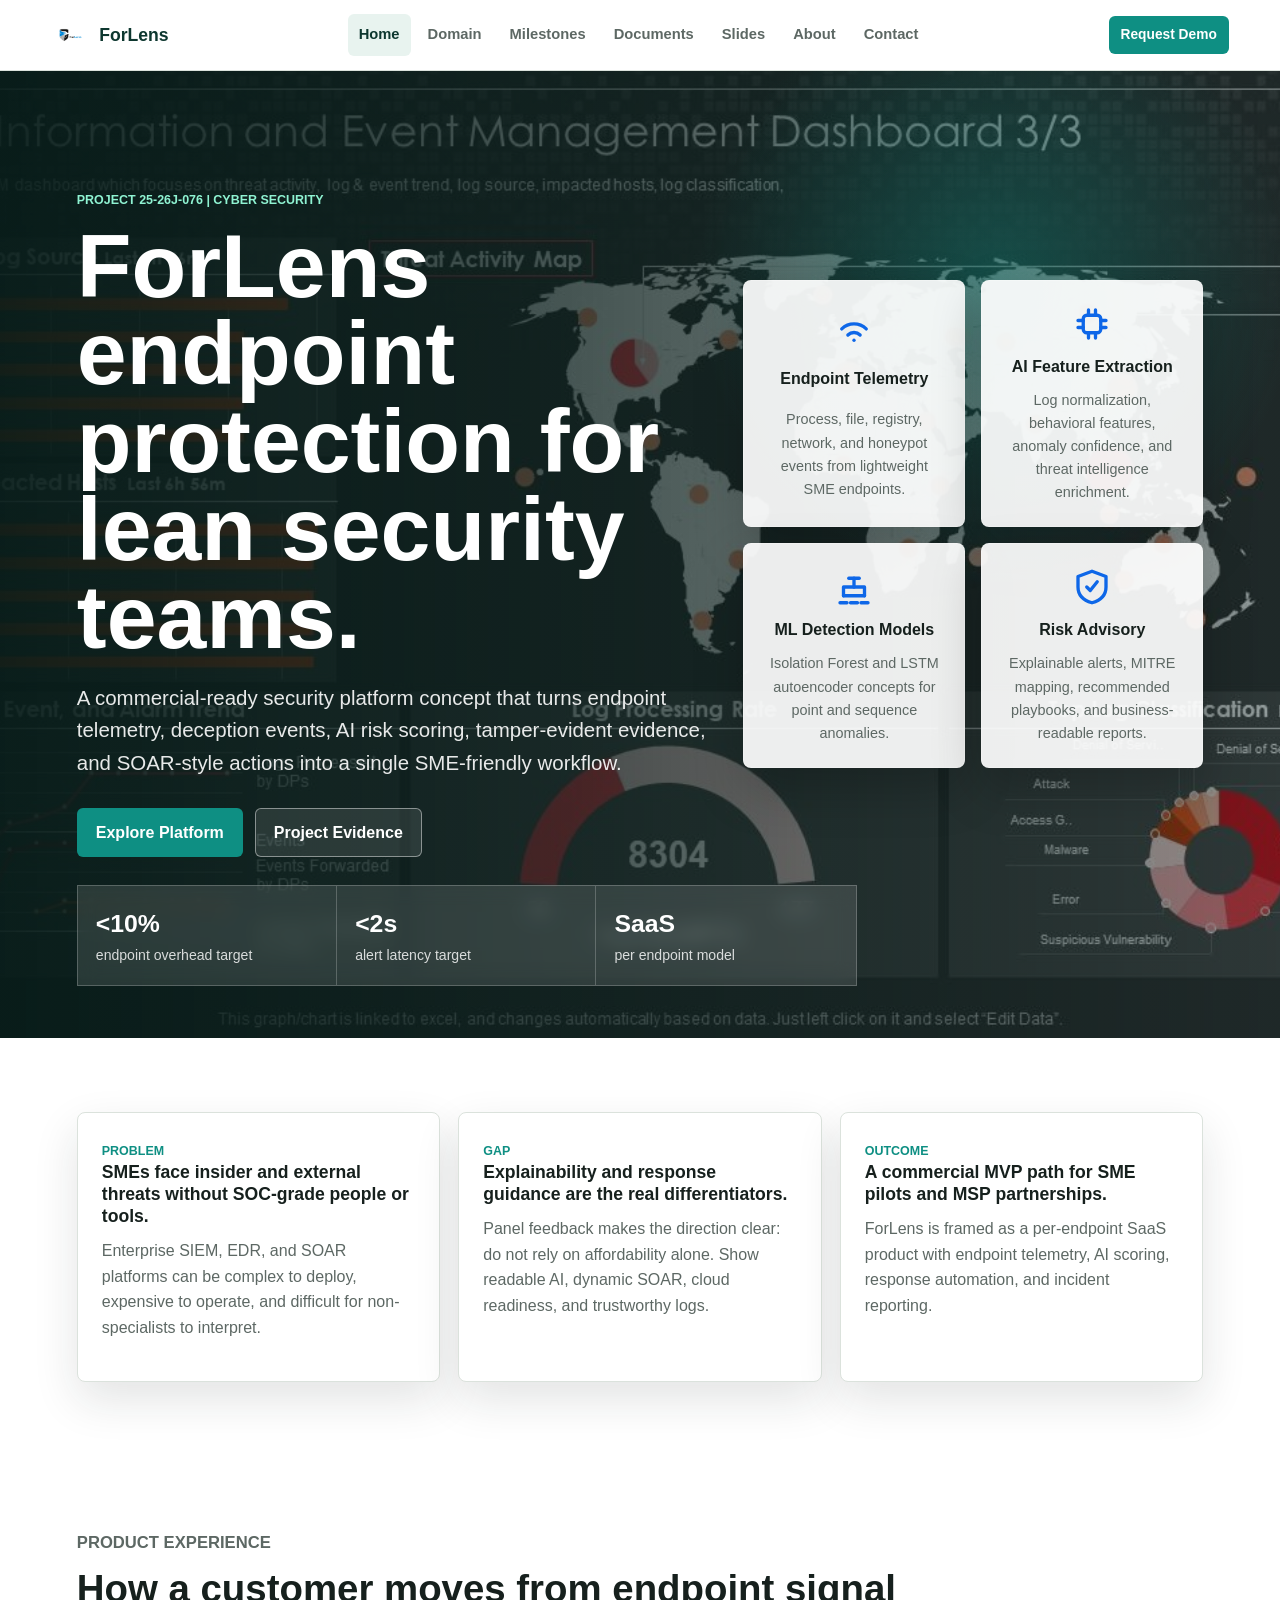
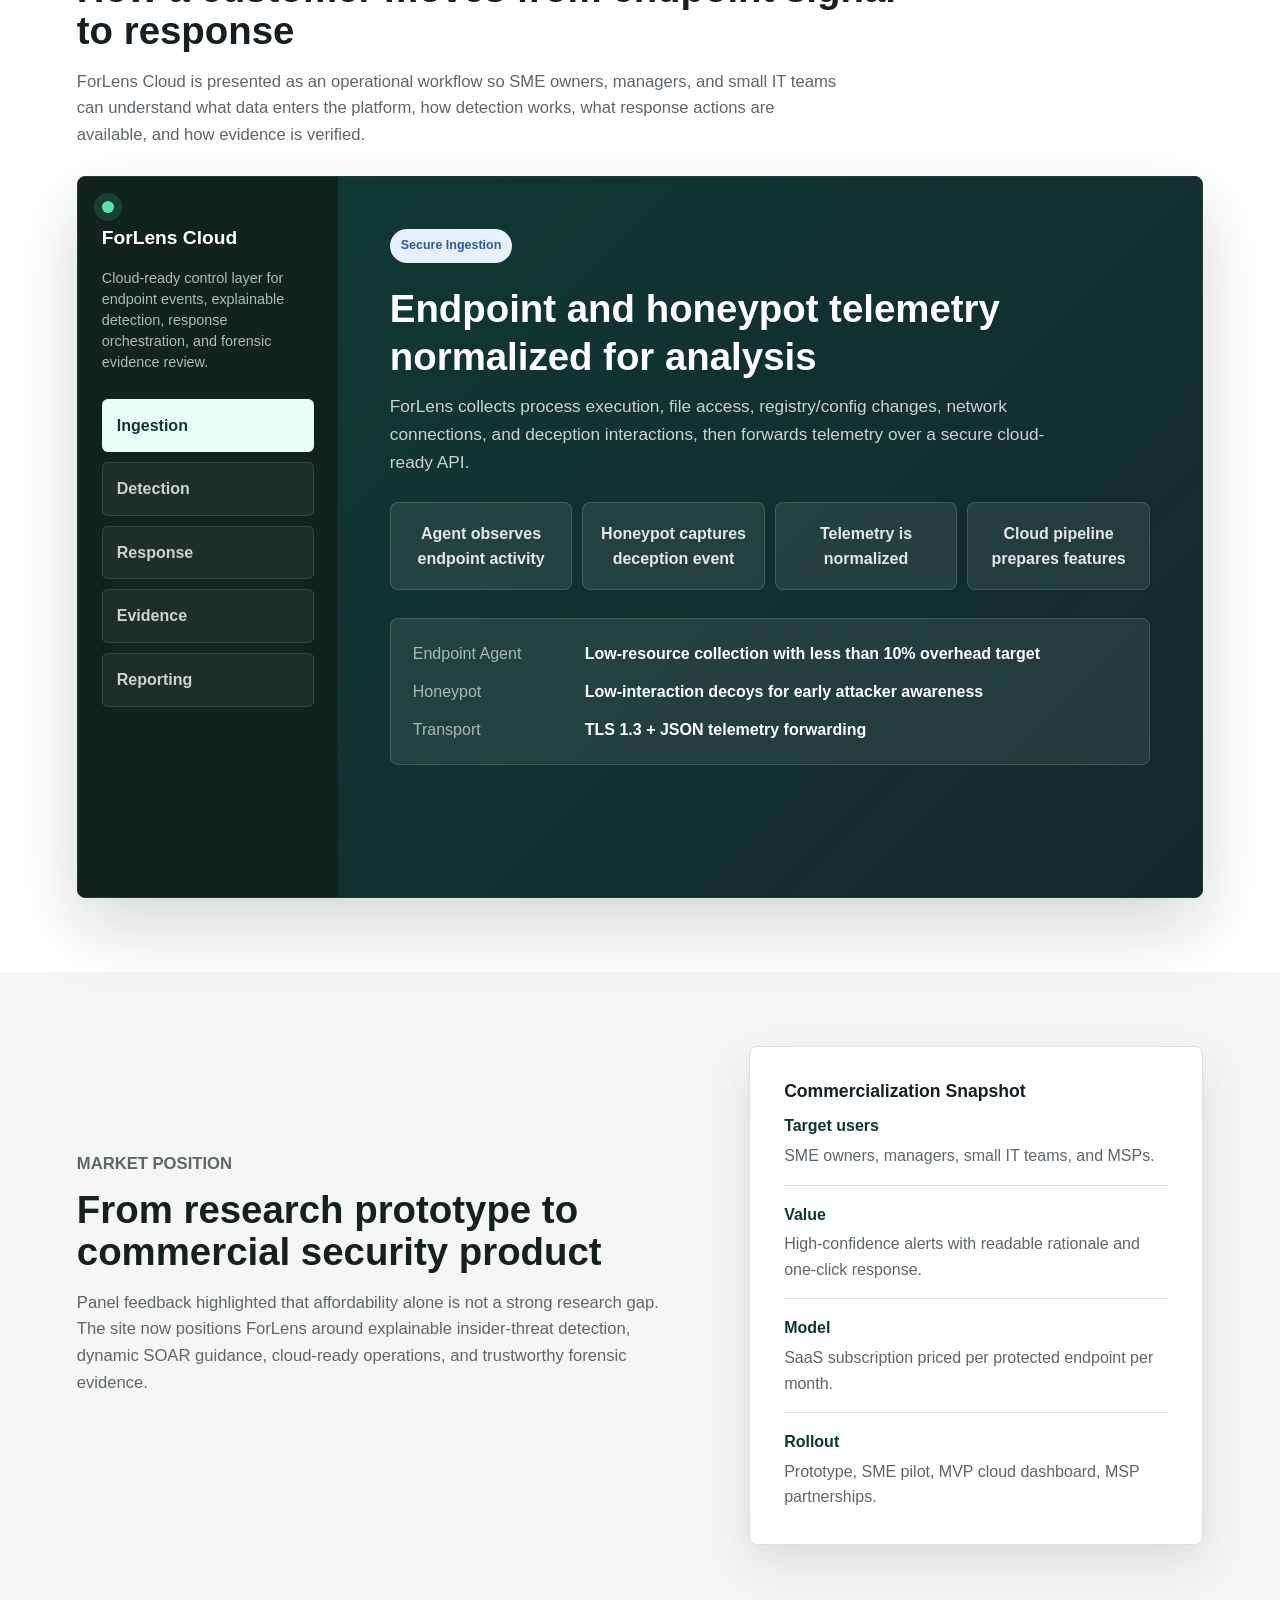
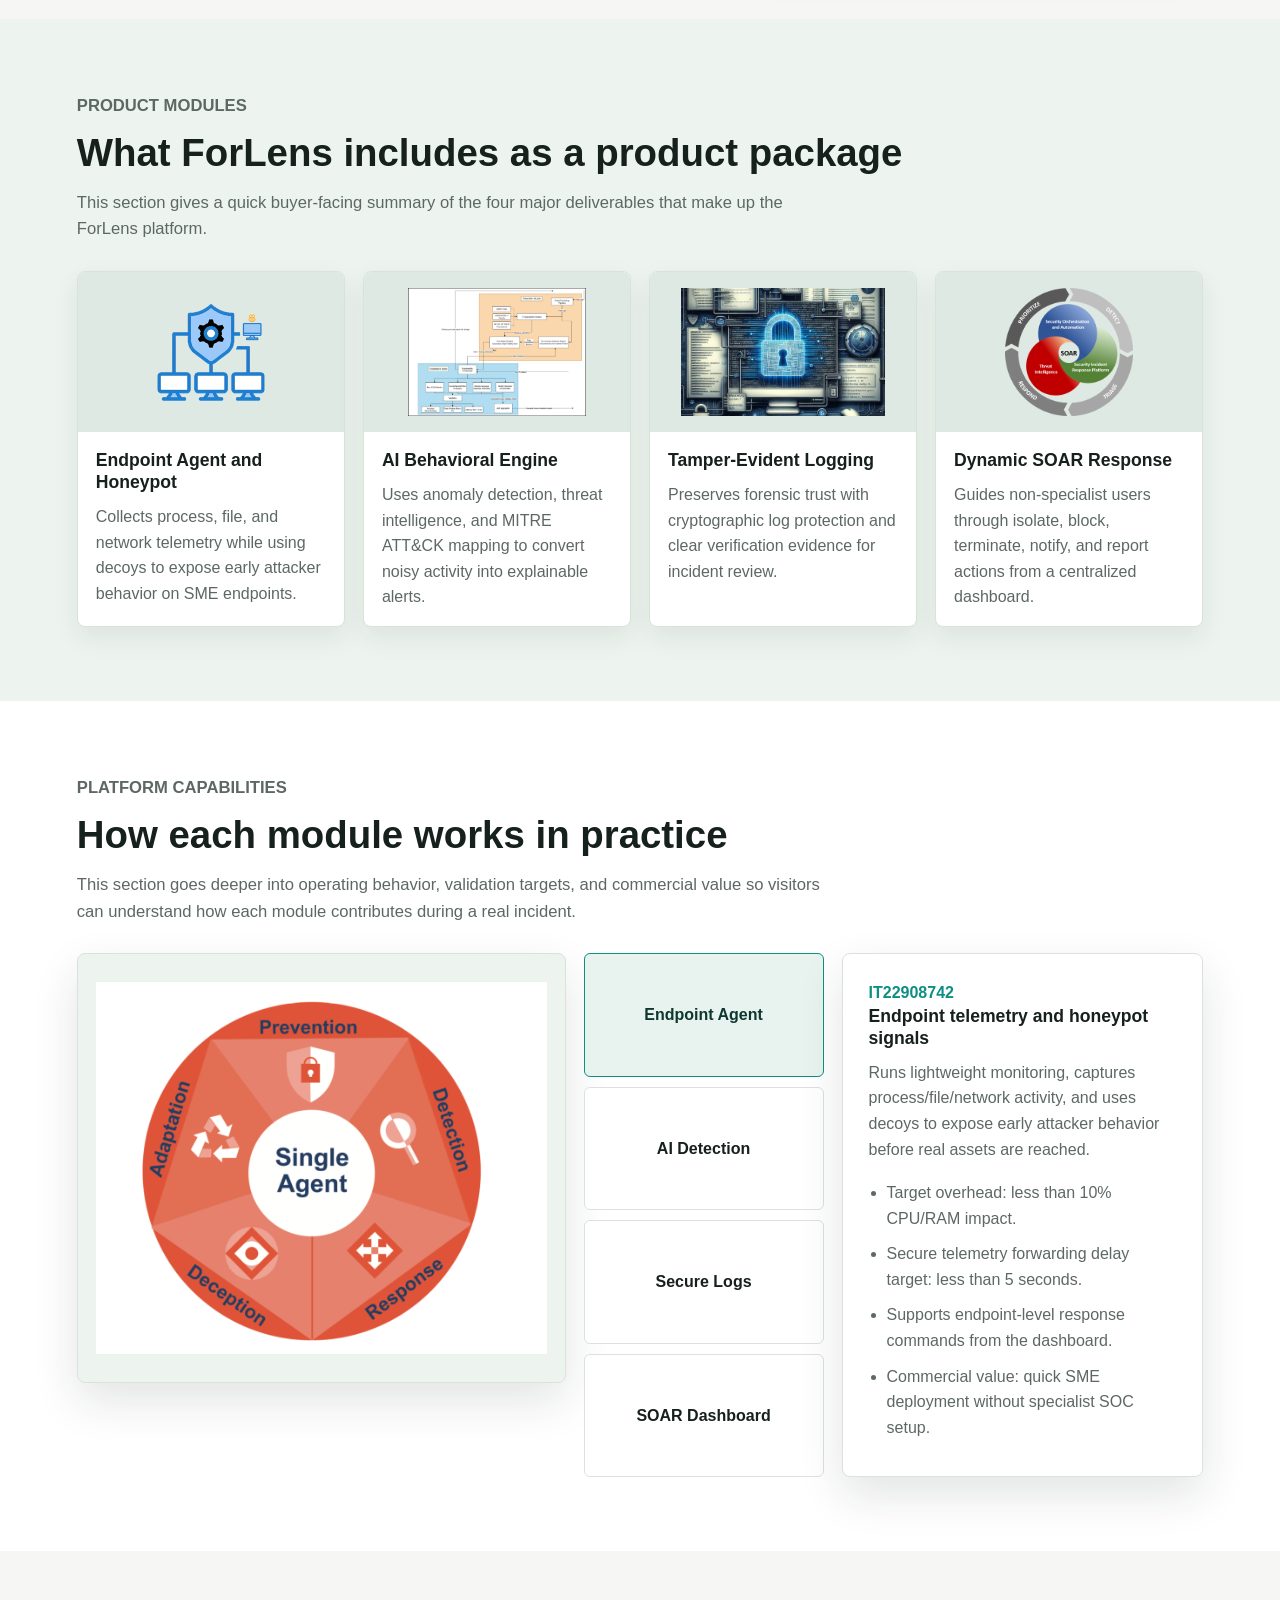
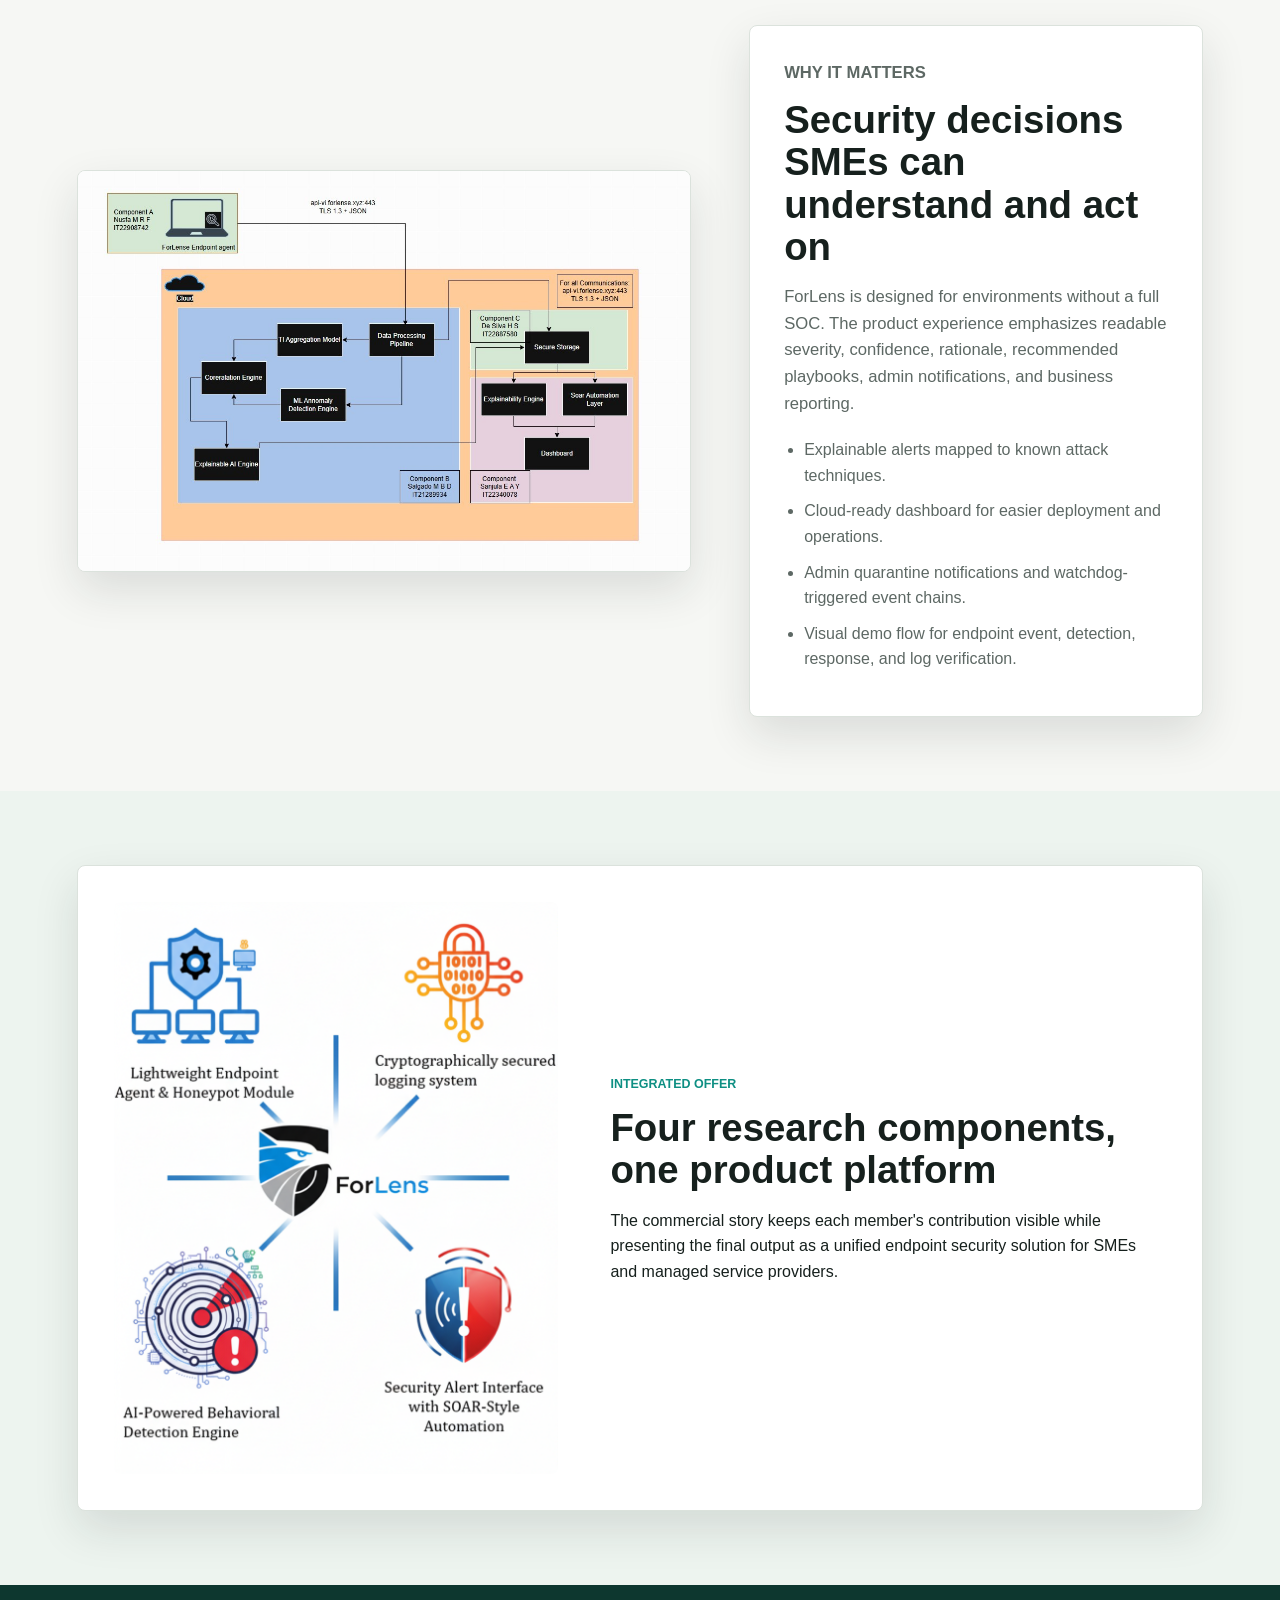
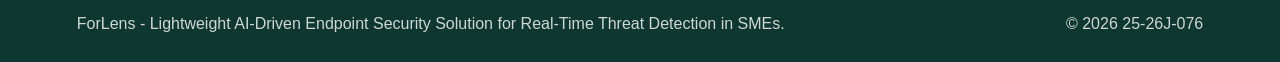
==== index.html @ c887a25a "first commit" ====
<!DOCTYPE html>
<html lang="en">
<head>
  <meta charset="UTF-8">
  <meta name="viewport" content="width=device-width, initial-scale=1.0">
  <meta name="description" content="ForLens is a lightweight AI-driven endpoint security solution for SME threat detection, explainable alerts, tamper-evident logging, and SOAR-style response.">
  <title>ForLens | AI Endpoint Security for SMEs</title>
  <link rel="stylesheet" href="CSS/style.css">
  <link rel="stylesheet" href="CSS/components.css">
  <link rel="stylesheet" href="CSS/responsive.css">
</head>
<body>
  <header class="site-header" data-header>
    <a class="brand" href="index.html" aria-label="ForLens home">
      <img src="assets/images/logo.png" alt="ForLens logo">
      <span>ForLens</span>
    </a>
    <button class="nav-toggle" type="button" data-nav-toggle aria-label="Open navigation" aria-expanded="false">Menu</button>
    <nav class="site-nav" data-nav>
      <a href="index.html">Home</a>
      <a href="domain.html">Domain</a>
      <a href="milestones.html">Milestones</a>
      <a href="documents.html">Documents</a>
      <a href="slides.html">Slides</a>
      <a href="about.html">About</a>
      <a href="contact.html">Contact</a>
    </nav>
    <div class="header-tools">
      <a class="nav-cta" href="contact.html">Request Demo</a>
    </div>
  </header>

  <main>
    <section class="hero hero-home" data-hero>
      <div class="hero-content reveal">
        <p class="eyebrow">Project 25-26J-076 | Cyber Security</p>
        <h1>ForLens endpoint protection for lean security teams.</h1>
        <p class="hero-copy">A commercial-ready security platform concept that turns endpoint telemetry, deception events, AI risk scoring, tamper-evident evidence, and SOAR-style actions into a single SME-friendly workflow.</p>
        <div class="hero-actions">
          <a class="button button-primary" href="#product-demo">Explore Platform</a>
          <a class="button button-secondary" href="documents.html">Project Evidence</a>
        </div>
      </div>
      <div class="capability-cover reveal">
        <article class="capability-tile">
          <svg viewBox="0 0 24 24" aria-hidden="true"><path d="M5 12.5a10 10 0 0 1 14 0"/><path d="M8.5 16a5 5 0 0 1 7 0"/><path d="M12 19h.01"/></svg>
          <h3>Endpoint Telemetry</h3>
          <p>Process, file, registry, network, and honeypot events from lightweight SME endpoints.</p>
        </article>
        <article class="capability-tile">
          <svg viewBox="0 0 24 24" aria-hidden="true"><rect x="7" y="7" width="10" height="10" rx="2"/><path d="M4 10h3M4 14h3M17 10h3M17 14h3M10 4v3M14 4v3M10 17v3M14 17v3"/></svg>
          <h3>AI Feature Extraction</h3>
          <p>Log normalization, behavioral features, anomaly confidence, and threat intelligence enrichment.</p>
        </article>
        <article class="capability-tile">
          <svg viewBox="0 0 24 24" aria-hidden="true"><path d="M6 17h12"/><path d="M6 17v-5h12v5"/><path d="M12 12V7"/><path d="M9 7h6"/><path d="M4 21h4M10 21h4M16 21h4"/></svg>
          <h3>ML Detection Models</h3>
          <p>Isolation Forest and LSTM autoencoder concepts for point and sequence anomalies.</p>
        </article>
        <article class="capability-tile">
          <svg viewBox="0 0 24 24" aria-hidden="true"><path d="M12 3 20 6v6c0 5-3.4 7.7-8 9-4.6-1.3-8-4-8-9V6l8-3Z"/><path d="m9 12 2 2 4-5"/></svg>
          <h3>Risk Advisory</h3>
          <p>Explainable alerts, MITRE mapping, recommended playbooks, and business-readable reports.</p>
        </article>
      </div>
      <div class="hero-metrics reveal">
        <div>
          <strong>&lt;10%</strong>
          <span>endpoint overhead target</span>
        </div>
        <div>
          <strong>&lt;2s</strong>
          <span>alert latency target</span>
        </div>
        <div>
          <strong>SaaS</strong>
          <span>per endpoint model</span>
        </div>
      </div>
    </section>

    <section class="section project-brief">
      <div class="brief-card reveal">
        <span>Problem</span>
        <h3>SMEs face insider and external threats without SOC-grade people or tools.</h3>
        <p>Enterprise SIEM, EDR, and SOAR platforms can be complex to deploy, expensive to operate, and difficult for non-specialists to interpret.</p>
      </div>
      <div class="brief-card reveal">
        <span>Gap</span>
        <h3>Explainability and response guidance are the real differentiators.</h3>
        <p>Panel feedback makes the direction clear: do not rely on affordability alone. Show readable AI, dynamic SOAR, cloud readiness, and trustworthy logs.</p>
      </div>
      <div class="brief-card reveal">
        <span>Outcome</span>
        <h3>A commercial MVP path for SME pilots and MSP partnerships.</h3>
        <p>ForLens is framed as a per-endpoint SaaS product with endpoint telemetry, AI scoring, response automation, and incident reporting.</p>
      </div>
    </section>

    <section class="section product-demo" id="product-demo">
      <div class="section-heading reveal">
        <p class="eyebrow">Product Experience</p>
        <h2>How a customer moves from endpoint signal to response</h2>
        <p>ForLens Cloud is presented as an operational workflow so SME owners, managers, and small IT teams can understand what data enters the platform, how detection works, what response actions are available, and how evidence is verified.</p>
      </div>
      <div class="dashboard-shell reveal">
        <aside class="dashboard-sidebar">
          <span class="status-dot"></span>
          <strong>ForLens Cloud</strong>
          <p class="cloud-summary">Cloud-ready control layer for endpoint events, explainable detection, response orchestration, and forensic evidence review.</p>
          <button class="demo-tab is-active" type="button" data-demo-tab="ingest">Ingestion</button>
          <button class="demo-tab" type="button" data-demo-tab="alert">Detection</button>
          <button class="demo-tab" type="button" data-demo-tab="response">Response</button>
          <button class="demo-tab" type="button" data-demo-tab="evidence">Evidence</button>
          <button class="demo-tab" type="button" data-demo-tab="reporting">Reporting</button>
        </aside>
        <div class="dashboard-main">
          <div class="demo-panel is-active" data-demo-panel="ingest">
            <span class="risk-pill low">Secure Ingestion</span>
            <h3>Endpoint and honeypot telemetry normalized for analysis</h3>
            <p>ForLens collects process execution, file access, registry/config changes, network connections, and deception interactions, then forwards telemetry over a secure cloud-ready API.</p>
            <div class="workflow-steps">
              <span>Agent observes endpoint activity</span>
              <span>Honeypot captures deception event</span>
              <span>Telemetry is normalized</span>
              <span>Cloud pipeline prepares features</span>
            </div>
            <div class="signal-grid">
              <span>Endpoint Agent</span><strong>Low-resource collection with less than 10% overhead target</strong>
              <span>Honeypot</span><strong>Low-interaction decoys for early attacker awareness</strong>
              <span>Transport</span><strong>TLS 1.3 + JSON telemetry forwarding</strong>
            </div>
          </div>
          <div class="demo-panel" data-demo-panel="alert">
            <span class="risk-pill high">High Risk</span>
            <h3>Insider-style file access anomaly detected</h3>
            <p>Confidence 91%. The behavioral engine combines ML anomaly scoring, threat intelligence hits, honeypot context, and MITRE ATT&CK mapping so analysts can see why the event matters.</p>
            <div class="workflow-steps">
              <span>Feature extraction</span>
              <span>Isolation Forest anomaly score</span>
              <span>LSTM sequence anomaly review</span>
              <span>TI + MITRE explanation</span>
            </div>
            <div class="signal-grid">
              <span>MITRE Mapping</span><strong>Maps alerts to relevant ATT&CK techniques such as collection, execution, persistence, and command-and-control patterns</strong>
              <span>Source</span><strong>Endpoint Agent + Honeypot</strong>
              <span>Recommendation</span><strong>Isolate endpoint and notify admin</strong>
            </div>
          </div>
          <div class="demo-panel" data-demo-panel="response">
            <span class="risk-pill medium">Playbook Ready</span>
            <h3>Dynamic SOAR response selected</h3>
            <p>The dashboard supports one-click response for SME users who do not have dedicated SOC teams. Playbooks can isolate endpoints, terminate suspicious processes, block malicious IPs, and notify admins.</p>
            <div class="action-row"><span>Isolate Host</span><span>Block IP</span><span>Terminate Process</span><span>Notify Admin</span></div>
            <div class="signal-grid compact">
              <span>Decision Support</span><strong>Role-aware risk scoring and human-readable rationale</strong>
              <span>Admin Visibility</span><strong>Quarantine notification chain and watchdog-triggered event notices</strong>
            </div>
          </div>
          <div class="demo-panel" data-demo-panel="evidence">
            <span class="risk-pill verified">Verified</span>
            <h3>Tamper-evident log chain intact</h3>
            <p>Cryptographic chunking and digest verification make tampering visible. This directly supports the final demo requirement for a clearer log-tamper demonstration.</p>
            <div class="hash-line"><span></span><span></span><span></span><span></span></div>
            <div class="signal-grid compact">
              <span>Log Protection</span><strong>Dynamic chunking with cryptographic digest verification</strong>
              <span>Demo Value</span><strong>Clear before/after tamper verification for final presentation</strong>
            </div>
          </div>
          <div class="demo-panel" data-demo-panel="reporting">
            <span class="risk-pill low">SME Report</span>
            <h3>Business-readable incident summary generated</h3>
            <p>Managers receive severity, affected host, action taken, recovery status, and next steps. MSPs can use the same reporting layer for multiple SME clients.</p>
            <div class="mini-chart"><span style="height: 42%"></span><span style="height: 64%"></span><span style="height: 28%"></span><span style="height: 78%"></span><span style="height: 45%"></span></div>
            <div class="signal-grid compact">
              <span>Business Output</span><strong>Impact, containment action, recovery status, and next recommendation</strong>
              <span>Commercial Fit</span><strong>Per-endpoint SaaS for SMEs and managed service provider rollout</strong>
            </div>
          </div>
        </div>
      </div>
    </section>

    <section class="section intro-grid">
      <div class="section-heading reveal">
        <p class="eyebrow">Market Position</p>
        <h2>From research prototype to commercial security product</h2>
        <p>Panel feedback highlighted that affordability alone is not a strong research gap. The site now positions ForLens around explainable insider-threat detection, dynamic SOAR guidance, cloud-ready operations, and trustworthy forensic evidence.</p>
      </div>
      <div class="commercial-panel reveal">
        <h3>Commercialization Snapshot</h3>
        <dl>
          <div><dt>Target users</dt><dd>SME owners, managers, small IT teams, and MSPs.</dd></div>
          <div><dt>Value</dt><dd>High-confidence alerts with readable rationale and one-click response.</dd></div>
          <div><dt>Model</dt><dd>SaaS subscription priced per protected endpoint per month.</dd></div>
          <div><dt>Rollout</dt><dd>Prototype, SME pilot, MVP cloud dashboard, MSP partnerships.</dd></div>
        </dl>
      </div>
    </section>

    <section class="section feature-band">
      <div class="section-heading reveal">
        <p class="eyebrow">Product Modules</p>
        <h2>What ForLens includes as a product package</h2>
        <p>This section gives a quick buyer-facing summary of the four major deliverables that make up the ForLens platform.</p>
      </div>
      <div class="feature-grid">
        <article class="feature-card reveal">
          <img src="assets/images/Agent-Honeypot-Module.png" alt="Endpoint agent and honeypot module">
          <h3>Endpoint Agent and Honeypot</h3>
          <p>Collects process, file, and network telemetry while using decoys to expose early attacker behavior on SME endpoints.</p>
        </article>
        <article class="feature-card reveal">
          <img src="assets/images/ai-engine.png" alt="AI detection engine">
          <h3>AI Behavioral Engine</h3>
          <p>Uses anomaly detection, threat intelligence, and MITRE ATT&CK mapping to convert noisy activity into explainable alerts.</p>
        </article>
        <article class="feature-card reveal">
          <img src="assets/images/secure-logs.png" alt="Secure logging system">
          <h3>Tamper-Evident Logging</h3>
          <p>Preserves forensic trust with cryptographic log protection and clear verification evidence for incident review.</p>
        </article>
        <article class="feature-card reveal">
          <img src="assets/images/Soar.png" alt="SOAR automation dashboard">
          <h3>Dynamic SOAR Response</h3>
          <p>Guides non-specialist users through isolate, block, terminate, notify, and report actions from a centralized dashboard.</p>
        </article>
      </div>
    </section>

    <section class="section module-showcase">
      <div class="section-heading reveal">
        <p class="eyebrow">Platform Capabilities</p>
        <h2>How each module works in practice</h2>
        <p>This section goes deeper into operating behavior, validation targets, and commercial value so visitors can understand how each module contributes during a real incident.</p>
      </div>
      <div class="showcase-layout reveal">
        <div class="showcase-image">
          <img src="assets/images/agent.png" alt="Endpoint agent module" data-showcase-image>
        </div>
        <div class="showcase-controls">
          <button class="showcase-tab is-active" type="button" data-showcase="agent">Endpoint Agent</button>
          <button class="showcase-tab" type="button" data-showcase="ai">AI Detection</button>
          <button class="showcase-tab" type="button" data-showcase="logs">Secure Logs</button>
          <button class="showcase-tab" type="button" data-showcase="soar">SOAR Dashboard</button>
        </div>
        <div class="showcase-copy" data-showcase-copy>
          <span>IT22908742</span>
          <h3>Endpoint telemetry and honeypot signals</h3>
          <p>Runs lightweight monitoring, captures process/file/network activity, and uses decoys to expose early attacker behavior before real assets are reached.</p>
          <ul>
            <li>Target overhead: less than 10% CPU/RAM impact.</li>
            <li>Secure telemetry forwarding delay target: less than 5 seconds.</li>
            <li>Supports endpoint-level response commands from the dashboard.</li>
            <li>Commercial value: quick SME deployment without specialist SOC setup.</li>
          </ul>
        </div>
      </div>
    </section>

    <section class="section split-section">
      <div class="visual-panel reveal">
        <img src="assets/images/architecture-cloud.jpg" alt="ForLens cloud-ready system architecture">
      </div>
      <div class="copy-panel reveal">
        <p class="eyebrow">Why It Matters</p>
        <h2>Security decisions SMEs can understand and act on</h2>
        <p>ForLens is designed for environments without a full SOC. The product experience emphasizes readable severity, confidence, rationale, recommended playbooks, admin notifications, and business reporting.</p>
        <ul class="check-list">
          <li>Explainable alerts mapped to known attack techniques.</li>
          <li>Cloud-ready dashboard for easier deployment and operations.</li>
          <li>Admin quarantine notifications and watchdog-triggered event chains.</li>
          <li>Visual demo flow for endpoint event, detection, response, and log verification.</li>
        </ul>
      </div>
    </section>

    <section class="section proof-strip">
      <div class="proof-card reveal">
        <img src="assets/images/module-map.png" alt="ForLens module map">
        <div>
          <p class="eyebrow">Integrated Offer</p>
          <h2>Four research components, one product platform</h2>
          <p>The commercial story keeps each member's contribution visible while presenting the final output as a unified endpoint security solution for SMEs and managed service providers.</p>
        </div>
      </div>
    </section>
  </main>

  <footer class="site-footer">
    <p>ForLens - Lightweight AI-Driven Endpoint Security Solution for Real-Time Threat Detection in SMEs.</p>
    <span>&copy; <span data-year></span> 25-26J-076</span>
  </footer>

  <script src="js/main.js"></script>
</body>
</html>
---- CSS/style.css ----
:root {
  --ink: #16201d;
  --muted: #5d6864;
  --paper: #f6f7f4;
  --surface: #ffffff;
  --line: #dbe2dc;
  --forest: #145c4b;
  --forest-dark: #0d372f;
  --teal: #0e8f83;
  --blue: #245c9f;
  --amber: #c67a1f;
  --shadow: 0 18px 45px rgba(22, 32, 29, 0.12);
  --shadow-strong: 0 28px 70px rgba(22, 32, 29, 0.18);
}

* {
  box-sizing: border-box;
}

html {
  scroll-behavior: smooth;
}

body {
  margin: 0;
  background: var(--paper);
  color: var(--ink);
  font-family: Arial, Helvetica, sans-serif;
  line-height: 1.6;
}

img {
  display: block;
  max-width: 100%;
}

a {
  color: inherit;
}

.site-header {
  position: sticky;
  top: 0;
  z-index: 20;
  display: flex;
  align-items: center;
  justify-content: space-between;
  gap: 18px;
  padding: 14px clamp(18px, 4vw, 56px);
  background: rgba(255, 255, 255, 0.94);
  border-bottom: 1px solid var(--line);
  backdrop-filter: blur(12px);
}

.header-tools {
  display: inline-flex;
  align-items: center;
  gap: 10px;
  min-width: max-content;
}

.nav-cta {
  display: inline-flex;
  align-items: center;
  justify-content: center;
  min-height: 38px;
  border-radius: 6px;
  font-size: 0.86rem;
  font-weight: 900;
  text-decoration: none;
}

.nav-cta {
  padding: 8px 12px;
  background: var(--teal);
  color: #ffffff;
}

.brand {
  display: inline-flex;
  align-items: center;
  gap: 10px;
  min-width: max-content;
  color: var(--forest-dark);
  font-weight: 800;
  font-size: 1.1rem;
  text-decoration: none;
}

.brand img {
  width: 38px;
  height: 38px;
  object-fit: contain;
}

.site-nav {
  display: flex;
  align-items: center;
  gap: 6px;
}

.site-nav a {
  padding: 9px 11px;
  border-radius: 6px;
  color: var(--muted);
  font-size: 0.92rem;
  font-weight: 700;
  text-decoration: none;
}

.site-nav a:hover,
.site-nav a.is-active {
  background: #e8f3ef;
  color: var(--forest-dark);
}

.nav-toggle {
  display: none;
  border: 1px solid var(--line);
  border-radius: 6px;
  background: var(--surface);
  color: var(--ink);
  padding: 9px 12px;
  font-weight: 800;
}

.hero {
  min-height: calc(100vh - 68px);
  display: grid;
  grid-template-columns: minmax(0, 1fr) minmax(340px, 0.72fr);
  align-content: end;
  align-items: end;
  gap: 28px;
  padding: 120px clamp(20px, 6vw, 82px) 52px;
  color: #ffffff;
  background:
    radial-gradient(circle at 78% 22%, rgba(14, 143, 131, 0.38), transparent 24%),
    linear-gradient(90deg, rgba(6, 27, 24, 0.94), rgba(6, 27, 24, 0.7), rgba(6, 27, 24, 0.42)),
    url("../assets/images/SIEM.jpg") center / cover;
}

.hero-content {
  max-width: 820px;
}

.eyebrow {
  margin: 0 0 12px;
  color: var(--teal);
  font-size: 0.78rem;
  font-weight: 800;
  letter-spacing: 0;
  text-transform: uppercase;
}

.hero .eyebrow {
  color: #8ff3d2;
}

h1,
h2,
h3,
p {
  margin-top: 0;
}

h1 {
  margin-bottom: 20px;
  max-width: 920px;
  font-size: clamp(2.4rem, 7vw, 5.8rem);
  line-height: 0.98;
  letter-spacing: 0;
}

h2 {
  margin-bottom: 16px;
  font-size: clamp(1.7rem, 3vw, 3rem);
  line-height: 1.1;
  letter-spacing: 0;
}

h3 {
  margin-bottom: 10px;
  font-size: 1.1rem;
  line-height: 1.25;
}

.hero-copy,
.page-hero p,
.section-heading p,
.copy-panel p {
  max-width: 760px;
  color: var(--muted);
  font-size: 1.04rem;
}

.hero-copy {
  color: rgba(255, 255, 255, 0.9);
  font-size: clamp(1.05rem, 2vw, 1.28rem);
}

.hero-actions {
  display: flex;
  flex-wrap: wrap;
  gap: 12px;
  margin-top: 28px;
}

.hero-metrics {
  grid-column: 1 / -1;
  display: grid;
  grid-template-columns: repeat(3, minmax(0, 1fr));
  max-width: 780px;
  border: 1px solid rgba(255, 255, 255, 0.22);
  background: rgba(255, 255, 255, 0.12);
  backdrop-filter: blur(10px);
}

.hero-metrics div {
  padding: 18px;
  border-right: 1px solid rgba(255, 255, 255, 0.22);
}

.hero-metrics div:last-child {
  border-right: 0;
}

.hero-metrics strong,
.hero-metrics span {
  display: block;
}

.hero-metrics strong {
  font-size: 1.55rem;
}

.hero-metrics span {
  color: rgba(255, 255, 255, 0.82);
  font-size: 0.88rem;
}

.section {
  padding: 74px clamp(20px, 6vw, 82px);
}

.section-heading {
  max-width: 840px;
  margin-bottom: 28px;
}

.page-hero {
  padding: 94px clamp(20px, 6vw, 82px) 58px;
  color: #ffffff;
  background:
    linear-gradient(90deg, rgba(6, 27, 24, 0.92), rgba(6, 27, 24, 0.68), rgba(6, 27, 24, 0.42)),
    linear-gradient(135deg, #ffffff, #eef7f4);
  background-position: center;
  background-size: cover;
  border-bottom: 1px solid var(--line);
}

.page-hero h1 {
  color: #ffffff;
  font-size: clamp(2.2rem, 5vw, 4.5rem);
}

.page-hero p {
  color: rgba(255, 255, 255, 0.88);
}

.page-hero .eyebrow {
  color: #8ff3d2;
}

.page-hero-domain {
  background-image:
    linear-gradient(90deg, rgba(6, 27, 24, 0.92), rgba(6, 27, 24, 0.68), rgba(6, 27, 24, 0.42)),
    url("../assets/images/domain.jpg");
}

.page-hero-milestones {
  background-image:
    linear-gradient(90deg, rgba(6, 27, 24, 0.9), rgba(6, 27, 24, 0.64), rgba(6, 27, 24, 0.38)),
    url("../assets/images/milestones.jpg");
}

.page-hero-documents {
  background-image:
    linear-gradient(90deg, rgba(6, 27, 24, 0.92), rgba(6, 27, 24, 0.66), rgba(6, 27, 24, 0.42)),
    url("../assets/images/documents.jpg");
}

.page-hero-slides {
  background-image:
    linear-gradient(90deg, rgba(6, 27, 24, 0.88), rgba(6, 27, 24, 0.62), rgba(6, 27, 24, 0.36)),
    url("../assets/images/slides.jpg");
}

.page-hero-about {
  background-image:
    linear-gradient(90deg, rgba(6, 27, 24, 0.92), rgba(6, 27, 24, 0.64), rgba(6, 27, 24, 0.38)),
    url("../assets/images/about.jpg");
}

.page-hero-contact {
  background-image:
    linear-gradient(90deg, rgba(6, 27, 24, 0.92), rgba(6, 27, 24, 0.64), rgba(6, 27, 24, 0.38)),
    url("../assets/images/contact.png");
}

.site-footer {
  display: flex;
  justify-content: space-between;
  gap: 24px;
  padding: 26px clamp(20px, 6vw, 82px);
  background: var(--forest-dark);
  color: rgba(255, 255, 255, 0.8);
}

.site-footer p {
  margin: 0;
}

.reveal {
  opacity: 0;
  transform: translateY(18px);
  transition: opacity 0.5s ease, transform 0.5s ease;
}

.reveal.is-visible {
  opacity: 1;
  transform: translateY(0);
}
---- CSS/components.css ----
.button {
  display: inline-flex;
  align-items: center;
  justify-content: center;
  min-height: 44px;
  padding: 11px 18px;
  border: 1px solid transparent;
  border-radius: 6px;
  font-weight: 800;
  text-decoration: none;
  cursor: pointer;
}

.button-primary {
  background: var(--teal);
  color: #ffffff;
}

.button-primary:hover {
  background: var(--forest);
}

.button-secondary {
  border-color: rgba(255, 255, 255, 0.45);
  color: #ffffff;
  background: rgba(255, 255, 255, 0.1);
}

.capability-cover {
  width: min(100%, 560px);
  justify-self: end;
  align-self: center;
  display: grid;
  grid-template-columns: repeat(2, minmax(0, 1fr));
  gap: 16px;
}

.capability-tile {
  display: grid;
  place-items: center;
  gap: 12px;
  min-height: 190px;
  border: 1px solid rgba(255, 255, 255, 0.22);
  border-radius: 8px;
  background: rgba(255, 255, 255, 0.92);
  color: var(--ink);
  padding: 22px;
  text-align: center;
  box-shadow: 0 20px 50px rgba(0, 0, 0, 0.22);
  transition: transform 0.25s ease, border-color 0.25s ease;
}

.capability-tile:hover {
  transform: translateY(-5px);
  border-color: #8ff3d2;
}

.capability-tile svg {
  width: 42px;
  height: 42px;
  fill: none;
  stroke: #0e67e8;
  stroke-width: 1.9;
  stroke-linecap: round;
  stroke-linejoin: round;
}

.capability-tile h3 {
  margin: 0;
  font-size: 1rem;
}

.capability-tile p {
  margin: 0;
  color: var(--muted);
  font-size: 0.9rem;
}

.project-brief {
  display: grid;
  grid-template-columns: repeat(3, minmax(0, 1fr));
  gap: 18px;
  background: #ffffff;
}

.brief-card,
.matrix-card {
  border: 1px solid var(--line);
  border-radius: 8px;
  background: #ffffff;
  padding: 24px;
  box-shadow: var(--shadow);
}

.brief-card span,
.matrix-card span {
  color: var(--teal);
  font-size: 0.78rem;
  font-weight: 900;
  text-transform: uppercase;
}

.brief-card p,
.matrix-card p {
  color: var(--muted);
}

.product-demo {
  background: #ffffff;
}

.module-showcase {
  background: #ffffff;
}

.showcase-layout {
  display: grid;
  grid-template-columns: minmax(0, 1fr) 240px minmax(280px, 0.74fr);
  gap: 18px;
  align-items: stretch;
}

.showcase-image,
.showcase-copy {
  border: 1px solid var(--line);
  border-radius: 8px;
  background: #ffffff;
  box-shadow: var(--shadow);
}

.showcase-image {
  display: grid;
  place-items: center;
  height: 430px;
  overflow: hidden;
  background: #edf4ef;
}

.showcase-image img {
  width: 100%;
  height: 100%;
  object-fit: contain;
  padding: 18px;
}

.showcase-controls {
  display: grid;
  gap: 10px;
}

.showcase-tab,
.timeline-filter,
.timeline-scroll {
  border: 1px solid var(--line);
  border-radius: 6px;
  background: #ffffff;
  color: var(--ink);
  padding: 12px 14px;
  font: inherit;
  font-weight: 900;
  cursor: pointer;
}

.showcase-tab:hover,
.showcase-tab.is-active,
.timeline-filter:hover,
.timeline-filter.is-active,
.timeline-scroll:hover {
  border-color: var(--teal);
  background: #e8f3ef;
  color: var(--forest-dark);
}

.showcase-copy {
  padding: 26px;
  min-height: 430px;
}

.showcase-copy span {
  color: var(--teal);
  font-weight: 900;
}

.showcase-copy p {
  color: var(--muted);
}

.showcase-copy ul {
  margin: 18px 0 0;
  padding-left: 18px;
  color: var(--muted);
}

.showcase-copy li {
  margin-bottom: 10px;
}

.dashboard-shell {
  display: grid;
  grid-template-columns: 260px minmax(0, 1fr);
  min-height: 720px;
  overflow: hidden;
  border: 1px solid #223832;
  border-radius: 8px;
  background: #0b1714;
  box-shadow: var(--shadow-strong);
}

.dashboard-sidebar {
  display: flex;
  flex-direction: column;
  gap: 10px;
  padding: 24px;
  background: #10231e;
  color: #ffffff;
}

.status-dot {
  width: 12px;
  height: 12px;
  border-radius: 50%;
  background: #51e6a8;
  box-shadow: 0 0 0 8px rgba(81, 230, 168, 0.14);
}

.dashboard-sidebar strong {
  margin-bottom: 4px;
  font-size: 1.2rem;
}

.cloud-summary {
  margin: 0 0 16px;
  color: rgba(255, 255, 255, 0.68);
  font-size: 0.9rem;
  line-height: 1.45;
}

.demo-tab {
  width: 100%;
  border: 1px solid rgba(255, 255, 255, 0.12);
  border-radius: 6px;
  background: rgba(255, 255, 255, 0.06);
  color: rgba(255, 255, 255, 0.78);
  padding: 13px 14px;
  font: inherit;
  font-weight: 800;
  text-align: left;
  cursor: pointer;
}

.demo-tab.is-active,
.demo-tab:hover {
  background: #e9fff6;
  color: var(--forest-dark);
}

.dashboard-main {
  position: relative;
  min-height: 720px;
  padding: clamp(22px, 5vw, 52px);
  background:
    linear-gradient(135deg, rgba(14, 143, 131, 0.2), rgba(36, 92, 159, 0.1)),
    #10231e;
  color: #ffffff;
}

.demo-panel {
  display: none;
  max-width: 760px;
  min-height: 610px;
}

.demo-panel.is-active {
  display: block;
}

.demo-panel h3 {
  margin: 22px 0 12px;
  font-size: clamp(1.6rem, 3vw, 3rem);
}

.demo-panel p {
  max-width: 690px;
  color: rgba(255, 255, 255, 0.78);
  font-size: 1.08rem;
}

.risk-pill {
  display: inline-flex;
  border-radius: 999px;
  padding: 7px 11px;
  font-size: 0.78rem;
  font-weight: 900;
}

.risk-pill.high {
  background: #ffe8e8;
  color: #9f1d1d;
}

.risk-pill.medium {
  background: #fff1d6;
  color: #8a4f08;
}

.risk-pill.verified {
  background: #dff8eb;
  color: #145c4b;
}

.risk-pill.low {
  background: #e7f0ff;
  color: #245c9f;
}

.signal-grid {
  display: grid;
  grid-template-columns: 160px minmax(0, 1fr);
  gap: 12px;
  margin-top: 28px;
  padding: 22px;
  border: 1px solid rgba(255, 255, 255, 0.14);
  border-radius: 8px;
  background: rgba(255, 255, 255, 0.08);
}

.signal-grid.compact {
  margin-top: 18px;
}

.signal-grid span {
  color: rgba(255, 255, 255, 0.62);
}

.workflow-steps {
  display: grid;
  grid-template-columns: repeat(4, minmax(0, 1fr));
  gap: 10px;
  margin-top: 26px;
}

.workflow-steps span {
  min-height: 88px;
  display: grid;
  place-items: center;
  border: 1px solid rgba(255, 255, 255, 0.14);
  border-radius: 8px;
  background: rgba(255, 255, 255, 0.08);
  color: rgba(255, 255, 255, 0.88);
  font-weight: 800;
  text-align: center;
  padding: 12px;
}

.action-row {
  display: grid;
  grid-template-columns: repeat(4, minmax(0, 1fr));
  gap: 12px;
  margin-top: 28px;
}

.action-row span {
  min-height: 92px;
  display: grid;
  place-items: center;
  border: 1px solid rgba(255, 255, 255, 0.16);
  border-radius: 8px;
  background: rgba(255, 255, 255, 0.08);
  color: #ffffff;
  font-weight: 800;
  text-align: center;
}

.hash-line {
  display: grid;
  grid-template-columns: repeat(4, 1fr);
  gap: 10px;
  margin-top: 30px;
}

.hash-line span {
  height: 14px;
  border-radius: 999px;
  background: linear-gradient(90deg, #51e6a8, #89c7ff);
}

.mini-chart {
  display: flex;
  align-items: end;
  gap: 14px;
  height: 180px;
  max-width: 520px;
  margin-top: 28px;
  padding: 18px;
  border: 1px solid rgba(255, 255, 255, 0.14);
  border-radius: 8px;
  background: rgba(255, 255, 255, 0.08);
}

.mini-chart span {
  flex: 1;
  border-radius: 6px 6px 0 0;
  background: linear-gradient(180deg, #51e6a8, #245c9f);
}

.intro-grid,
.split-section,
.team-section,
.contact-layout {
  display: grid;
  grid-template-columns: minmax(0, 1.15fr) minmax(320px, 0.85fr);
  gap: clamp(24px, 5vw, 58px);
  align-items: center;
}

.commercial-panel,
.copy-panel,
.contact-card,
.contact-form {
  background: var(--surface);
  border: 1px solid var(--line);
  border-radius: 8px;
  padding: clamp(22px, 4vw, 34px);
  box-shadow: var(--shadow);
}

.commercial-panel dl {
  display: grid;
  gap: 16px;
  margin: 0;
}

.commercial-panel div {
  padding-bottom: 16px;
  border-bottom: 1px solid var(--line);
}

.commercial-panel div:last-child {
  padding-bottom: 0;
  border-bottom: 0;
}

.commercial-panel dt {
  color: var(--forest-dark);
  font-weight: 800;
}

.commercial-panel dd {
  margin: 4px 0 0;
  color: var(--muted);
}

.feature-band {
  background: #edf4ef;
}

.feature-grid,
.domain-grid,
.resource-grid,
.roadmap-grid {
  display: grid;
  grid-template-columns: repeat(4, minmax(0, 1fr));
  gap: 18px;
}

.feature-card,
.domain-card,
.resource-card,
.roadmap-card,
.timeline-item {
  background: var(--surface);
  border: 1px solid var(--line);
  border-radius: 8px;
  overflow: hidden;
  box-shadow: 0 10px 26px rgba(22, 32, 29, 0.08);
}

.feature-card img,
.domain-card img {
  width: 100%;
  height: 160px;
  object-fit: contain;
  background: #dfe9e4;
  padding: 16px;
}

.feature-card h3,
.feature-card p,
.domain-card h3,
.domain-card p,
.roadmap-card h3,
.roadmap-card p,
.timeline-item h3,
.timeline-item p {
  padding-right: 18px;
  padding-left: 18px;
}

.feature-card h3,
.domain-card h3,
.roadmap-card h3,
.timeline-item h3 {
  padding-top: 18px;
}

.feature-card p,
.domain-card p,
.roadmap-card p,
.timeline-item p {
  color: var(--muted);
}

.visual-panel {
  overflow: hidden;
  border: 1px solid var(--line);
  border-radius: 8px;
  background: #ffffff;
  box-shadow: var(--shadow);
}

.visual-panel img {
  width: 100%;
  min-height: 340px;
  object-fit: contain;
}

.proof-strip {
  background: #edf4ef;
}

.proof-card {
  display: grid;
  grid-template-columns: minmax(280px, 0.8fr) minmax(0, 1fr);
  align-items: center;
  gap: clamp(24px, 5vw, 52px);
  padding: clamp(20px, 4vw, 36px);
  border: 1px solid var(--line);
  border-radius: 8px;
  background: #ffffff;
  box-shadow: var(--shadow);
}

.proof-card img {
  width: 100%;
  border-radius: 8px;
  background: #ffffff;
}

.check-list,
.number-list {
  margin: 20px 0 0;
  padding-left: 20px;
  color: var(--muted);
}

.check-list li,
.number-list li {
  margin-bottom: 10px;
}

.timeline {
  display: grid;
  grid-template-columns: repeat(6, minmax(220px, 1fr));
  gap: 18px;
  overflow-x: auto;
  padding-bottom: 10px;
}

.assessment-section {
  background: #ffffff;
}

.timeline-toolbar {
  display: flex;
  flex-wrap: wrap;
  gap: 10px;
  margin-bottom: 18px;
}

.timeline-board {
  display: grid;
  grid-template-columns: repeat(17, minmax(92px, 1fr));
  gap: 0;
  overflow-x: auto;
  border: 2px solid #171717;
  border-radius: 8px;
  background: #ffffff;
  box-shadow: var(--shadow);
}

.timeline-card {
  min-height: 330px;
  display: flex;
  flex-direction: column-reverse;
  align-items: center;
  justify-content: space-between;
  gap: 16px;
  border: 0;
  border-right: 2px solid #171717;
  padding: 12px 8px;
  color: #111111;
  font: inherit;
  cursor: pointer;
}

.timeline-card:last-child {
  border-right: 0;
}

.timeline-card.is-muted {
  opacity: 0.28;
}

.timeline-card strong {
  writing-mode: vertical-rl;
  transform: rotate(180deg);
  min-height: 190px;
  font-family: Georgia, "Times New Roman", serif;
  font-size: 1.02rem;
  line-height: 1.05;
  text-align: center;
}

.timeline-card span {
  min-height: 54px;
  display: grid;
  place-items: center;
  color: #d71920;
  font-size: 0.76rem;
  font-weight: 800;
  text-align: center;
}

.timeline-card:hover,
.timeline-card.is-active {
  outline: 4px solid var(--teal);
  outline-offset: -4px;
}

.timeline-card.soft-green { background: #dcebd3; }
.timeline-card.green { background: #accf98; }
.timeline-card.peach { background: #f5dece; }
.timeline-card.blue { background: #88a4d5; }
.timeline-card.orange { background: #f3b17c; }
.timeline-card.orange-dark { background: #c95b10; }
.timeline-card.gray { background: #d7d7d7; }
.timeline-card.cream { background: #fbf1cf; }
.timeline-card.yellow { background: #ffe39b; }
.timeline-card.sky { background: #bed8ed; }
.timeline-card.cyan { background: #09a6d5; }

.timeline-infographic {
  display: grid;
  grid-template-columns: repeat(4, minmax(0, 1fr));
  gap: 24px;
  overflow: visible;
  border: 0;
  box-shadow: none;
  background: #ffffff;
  padding: 0;
}

.timeline-node {
  position: relative;
  min-height: 230px;
  border: 1px solid var(--line);
  border-radius: 8px;
  background: #ffffff;
  color: var(--ink);
  padding: 18px;
  box-shadow: var(--shadow);
  text-align: left;
  cursor: pointer;
}

.timeline-node::after {
  content: "";
  position: absolute;
  top: 50%;
  right: -24px;
  width: 24px;
  height: 4px;
  background: #f4d52a;
}

.timeline-node:nth-child(4n)::after,
.timeline-node:last-child::after {
  display: none;
}

.timeline-node span {
  display: inline-flex;
  color: #d6b900;
  font-weight: 900;
  margin-bottom: 8px;
}

.timeline-node svg {
  width: 64px;
  height: 64px;
  display: block;
  margin: 0 auto 18px;
  padding: 12px;
  border: 6px solid #f4d52a;
  border-radius: 50%;
  background: #ffffff;
  fill: none;
  stroke: var(--forest-dark);
  stroke-width: 1.7;
  stroke-linecap: round;
  stroke-linejoin: round;
}

.timeline-node strong,
.timeline-node small {
  display: block;
}

.timeline-node strong {
  margin-bottom: 8px;
  font-size: 1rem;
}

.timeline-node small {
  color: var(--muted);
  font-weight: 800;
}

.timeline-node:hover,
.timeline-node.is-active {
  border-color: var(--teal);
  transform: translateY(-4px);
}

.timeline-node.is-muted {
  opacity: 0.3;
}

.roadmap-canvas {
  position: relative;
  min-height: 680px;
  overflow: hidden;
  border: 1px solid var(--line);
  border-radius: 8px;
  background:
    linear-gradient(180deg, rgba(237, 244, 239, 0.92), rgba(255, 255, 255, 0.96)),
    url("../assets/images/milestones.jpg") center / cover;
  box-shadow: var(--shadow);
}

.road-svg {
  position: absolute;
  inset: 36px 0 auto;
  width: 100%;
  height: 330px;
}

.road-shadow,
.road,
.road-line {
  fill: none;
  stroke-linecap: round;
}

.road-shadow {
  stroke: rgba(13, 55, 47, 0.18);
  stroke-width: 72;
  transform: translateY(12px);
}

.road {
  stroke: #172b62;
  stroke-width: 58;
}

.road-line {
  stroke: rgba(255, 255, 255, 0.88);
  stroke-width: 4;
  stroke-dasharray: 16 18;
}

.road-pin {
  position: absolute;
  width: 62px;
  height: 62px;
  display: grid;
  place-items: center;
  border: 4px solid #ffffff;
  border-radius: 50%;
  background: #f4d52a;
  color: var(--forest-dark);
  box-shadow: var(--shadow);
  cursor: pointer;
  transform: translate(-50%, -50%);
}

.road-pin span {
  position: absolute;
  top: -24px;
  min-width: 26px;
  min-height: 26px;
  display: grid;
  place-items: center;
  border-radius: 50%;
  background: #ffffff;
  color: var(--teal);
  font-size: 0.72rem;
  font-weight: 900;
}

.road-pin svg {
  width: 28px;
  height: 28px;
  fill: none;
  stroke: currentColor;
  stroke-width: 1.8;
  stroke-linecap: round;
  stroke-linejoin: round;
}

.road-pin:hover,
.road-pin.is-active {
  background: var(--teal);
  color: #ffffff;
  transform: translate(-50%, -50%) scale(1.08);
}

.road-pin.is-muted,
.road-card.is-muted {
  opacity: 0.28;
}

.road-pin.p1 { left: 7%; top: 34%; }
.road-pin.p2 { left: 16%; top: 20%; }
.road-pin.p3 { left: 25%; top: 33%; }
.road-pin.p4 { left: 34%; top: 50%; }
.road-pin.p5 { left: 44%; top: 46%; }
.road-pin.p6 { left: 54%; top: 30%; }
.road-pin.p7 { left: 64%; top: 19%; }
.road-pin.p8 { left: 73%; top: 27%; }
.road-pin.p9 { left: 82%; top: 45%; }
.road-pin.p10 { left: 91%; top: 51%; }
.road-pin.p11 { left: 97%; top: 38%; }

.road-card {
  position: absolute;
  width: 150px;
  min-height: 118px;
  border: 1px solid var(--line);
  border-radius: 8px;
  background: #ffffff;
  padding: 15px;
  box-shadow: var(--shadow);
}

.road-card::before {
  content: "";
  position: absolute;
  left: 50%;
  top: -42px;
  width: 2px;
  height: 42px;
  background: rgba(13, 55, 47, 0.22);
}

.road-card span {
  color: #d6b900;
  font-weight: 900;
}

.road-card h3 {
  margin: 6px 0 4px;
  font-size: 0.98rem;
}

.road-card p {
  margin: 0;
  color: var(--muted);
  font-size: 0.86rem;
  font-weight: 800;
}

.road-card.c1 { left: 3%; top: 405px; }
.road-card.c2 { left: 11%; top: 255px; }
.road-card.c3 { left: 21%; top: 405px; }
.road-card.c4 { left: 30%; top: 405px; }
.road-card.c5 { left: 40%; top: 405px; }
.road-card.c6 { left: 50%; top: 405px; }
.road-card.c7 { left: 60%; top: 245px; }
.road-card.c8 { left: 69%; top: 295px; }
.road-card.c9 { left: 77%; top: 405px; }
.road-card.c10 { left: 84%; top: 405px; }
.road-card.c11 { right: 2%; top: 405px; }

.timeline-detail {
  margin-top: 22px;
  padding: 24px;
  border: 1px solid var(--line);
  border-left: 6px solid var(--teal);
  border-radius: 8px;
  background: #ffffff;
  box-shadow: var(--shadow);
}

.timeline-detail span {
  color: var(--teal);
  font-weight: 900;
}

.timeline-detail p {
  margin-bottom: 0;
  color: var(--muted);
}

.evidence-matrix {
  background: #edf4ef;
}

.matrix-grid {
  display: grid;
  grid-template-columns: repeat(4, minmax(0, 1fr));
  gap: 18px;
}

.timeline-item {
  min-height: 230px;
  padding-top: 18px;
  border-top: 5px solid var(--teal);
}

.timeline-item span {
  display: inline-flex;
  margin-left: 18px;
  padding: 5px 9px;
  border-radius: 999px;
  background: #e8f3ef;
  color: var(--forest-dark);
  font-size: 0.78rem;
  font-weight: 800;
}

.resource-grid {
  grid-template-columns: repeat(3, minmax(0, 1fr));
}

.resource-card {
  min-height: 210px;
  padding: 22px;
  color: var(--ink);
  text-decoration: none;
}

.resource-card span {
  display: inline-flex;
  margin-bottom: 24px;
  padding: 6px 9px;
  border-radius: 6px;
  background: #ecf3ff;
  color: var(--blue);
  font-size: 0.78rem;
  font-weight: 800;
}

.resource-card:hover {
  border-color: var(--teal);
  transform: translateY(-2px);
}

.roadmap-grid {
  grid-template-columns: repeat(4, minmax(0, 1fr));
}

.roadmap-grid .section-heading {
  grid-column: 1 / -1;
  margin-bottom: 0;
}

.roadmap-card {
  padding-top: 8px;
  border-top: 5px solid var(--amber);
}

.contact-layout {
  align-items: start;
}

.contact-card a {
  color: var(--blue);
  font-weight: 800;
}

.contact-points {
  display: grid;
  gap: 10px;
  margin-top: 20px;
}

.contact-points span {
  display: block;
  border: 1px solid var(--line);
  border-radius: 6px;
  background: #edf4ef;
  padding: 11px 12px;
  color: var(--forest-dark);
  font-weight: 800;
}

.architecture-gallery {
  background: #ffffff;
}

.architecture-grid {
  display: grid;
  grid-template-columns: repeat(3, minmax(0, 1fr));
  gap: 18px;
}

.architecture-card {
  overflow: hidden;
  border: 1px solid var(--line);
  border-radius: 8px;
  background: #ffffff;
  box-shadow: var(--shadow);
}

.architecture-card img {
  width: 100%;
  height: 260px;
  object-fit: contain;
  background: #edf4ef;
  padding: 12px;
}

.architecture-card div {
  padding: 20px;
}

.architecture-card span {
  color: var(--teal);
  font-size: 0.78rem;
  font-weight: 900;
  text-transform: uppercase;
}

.architecture-card p {
  color: var(--muted);
}

.contact-form {
  display: grid;
  gap: 10px;
}

.member-grid {
  display: grid;
  grid-template-columns: repeat(4, minmax(0, 1fr));
  gap: 18px;
  background: #ffffff;
}

.member-card {
  overflow: hidden;
  border: 1px solid var(--line);
  border-radius: 8px;
  background: var(--surface);
  box-shadow: var(--shadow);
}

.member-card img {
  width: 100%;
  aspect-ratio: 1 / 1;
  object-fit: cover;
  background: #e7ece8;
}

.member-copy {
  padding: 18px;
}

.member-copy span {
  color: var(--teal);
  font-size: 0.8rem;
  font-weight: 900;
}

.member-copy h3 {
  margin: 6px 0 8px;
}

.member-copy p,
.member-copy li {
  color: var(--muted);
}

.member-copy ul {
  margin: 14px 0 0;
  padding-left: 18px;
}

.contact-form label {
  color: var(--forest-dark);
  font-weight: 800;
}

.contact-form input,
.contact-form textarea {
  width: 100%;
  border: 1px solid var(--line);
  border-radius: 6px;
  padding: 12px;
  color: var(--ink);
  font: inherit;
}

.contact-form input:focus,
.contact-form textarea:focus {
  outline: 3px solid rgba(14, 143, 131, 0.18);
  border-color: var(--teal);
}

.form-status {
  min-height: 24px;
  margin: 0;
  color: var(--forest);
  font-weight: 700;
}
---- CSS/responsive.css ----
@media (max-width: 1060px) {
  .site-header {
    align-items: flex-start;
  }

  .nav-toggle {
    display: inline-flex;
  }

  .site-nav {
    position: absolute;
    top: 66px;
    right: clamp(18px, 4vw, 56px);
    left: clamp(18px, 4vw, 56px);
    display: none;
    flex-direction: column;
    align-items: stretch;
    padding: 10px;
    background: #ffffff;
    border: 1px solid var(--line);
    border-radius: 8px;
    box-shadow: var(--shadow);
  }

  .header-tools {
    margin-left: auto;
  }

  .site-nav.is-open {
    display: flex;
  }

  .site-nav a {
    padding: 12px;
  }

  .feature-grid,
  .domain-grid,
  .roadmap-grid,
  .matrix-grid,
  .architecture-grid,
  .timeline-infographic {
    grid-template-columns: repeat(2, minmax(0, 1fr));
  }

  .resource-grid {
    grid-template-columns: repeat(2, minmax(0, 1fr));
  }

  .dashboard-shell {
    grid-template-columns: 1fr;
  }

  .dashboard-sidebar {
    display: grid;
    grid-template-columns: repeat(2, minmax(0, 1fr));
  }

  .dashboard-sidebar strong,
  .status-dot {
    grid-column: 1 / -1;
  }

  .proof-card,
  .member-grid {
    grid-template-columns: repeat(2, minmax(0, 1fr));
  }

  .hero,
  .showcase-layout {
    grid-template-columns: 1fr;
  }

  .capability-cover {
    justify-self: start;
  }

  .project-brief {
    grid-template-columns: 1fr;
  }

  .roadmap-canvas {
    min-height: 980px;
  }

  .road-svg {
    display: none;
  }

  .road-pin {
    display: none;
  }

  .road-card {
    position: static;
    width: auto;
  }

  .road-card::before {
    display: none;
  }

  .roadmap-canvas {
    display: grid;
    grid-template-columns: repeat(2, minmax(0, 1fr));
    gap: 16px;
    padding: 18px;
  }
}

@media (max-width: 820px) {
  .hero {
    min-height: 720px;
    padding-top: 92px;
  }

  .hero-metrics {
    grid-template-columns: 1fr;
  }

  .hero-metrics div {
    border-right: 0;
    border-bottom: 1px solid rgba(255, 255, 255, 0.22);
  }

  .hero-metrics div:last-child {
    border-bottom: 0;
  }

  .intro-grid,
  .split-section,
  .team-section,
  .contact-layout {
    grid-template-columns: 1fr;
  }

  .site-footer {
    flex-direction: column;
  }

  .action-row,
  .signal-grid,
  .workflow-steps {
    grid-template-columns: 1fr;
  }

  .header-tools {
    order: 3;
    width: 100%;
    justify-content: space-between;
  }
}

@media (max-width: 620px) {
  .site-header {
    padding: 12px 16px;
  }

  .brand span {
    font-size: 1rem;
  }

  .section,
  .page-hero {
    padding-right: 18px;
    padding-left: 18px;
  }

  .feature-grid,
  .domain-grid,
  .resource-grid,
  .roadmap-grid,
  .matrix-grid,
  .architecture-grid,
  .timeline-infographic {
    grid-template-columns: 1fr;
  }

  .timeline-node::after {
    display: none;
  }

  .roadmap-canvas {
    min-height: 0;
    grid-template-columns: 1fr;
  }

  .hero-actions {
    flex-direction: column;
    align-items: stretch;
  }

  .button {
    width: 100%;
  }

  .visual-panel img {
    min-height: 240px;
  }

  .dashboard-sidebar,
  .proof-card,
  .member-grid {
    grid-template-columns: 1fr;
  }

  .capability-cover {
    grid-template-columns: 1fr;
  }

  .nav-cta {
    flex: 1;
  }

  .timeline-card {
    min-height: 280px;
    min-width: 86px;
  }

  .timeline-card strong {
    min-height: 170px;
    font-size: 0.92rem;
  }
}
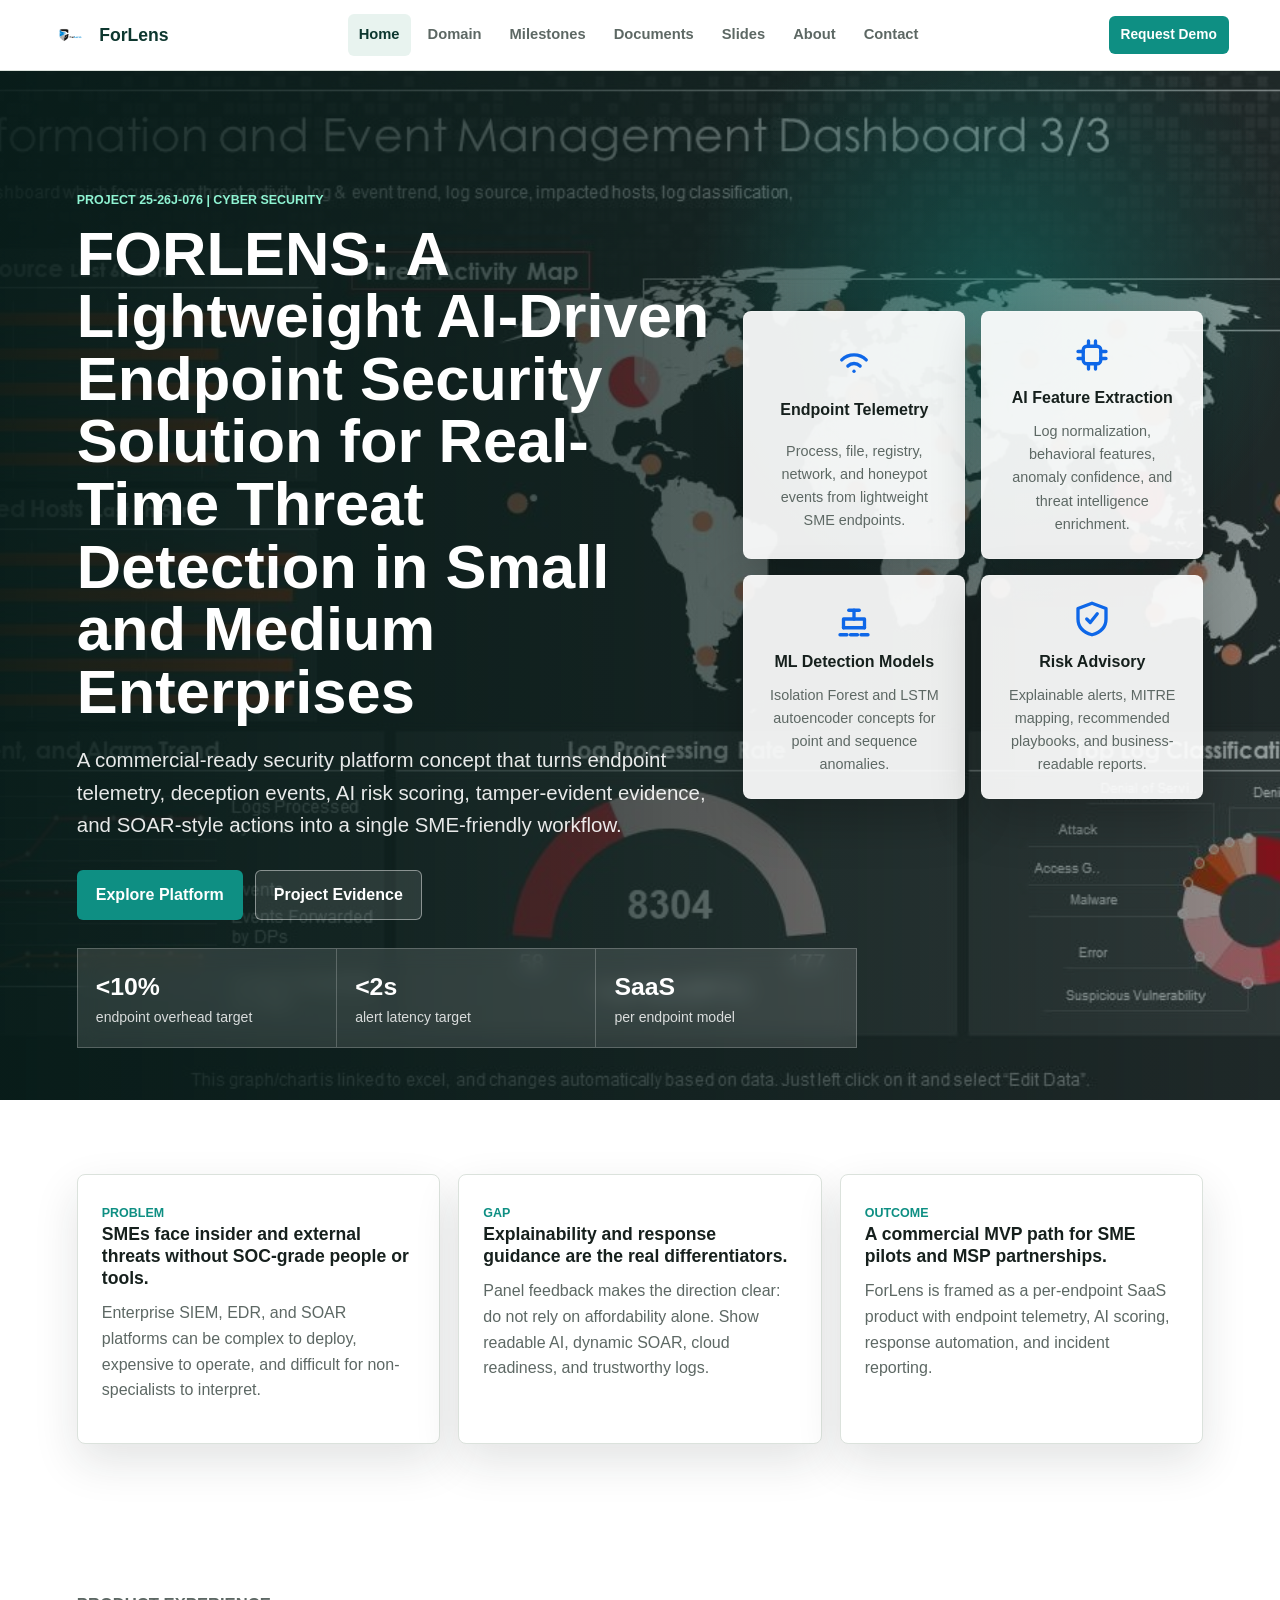
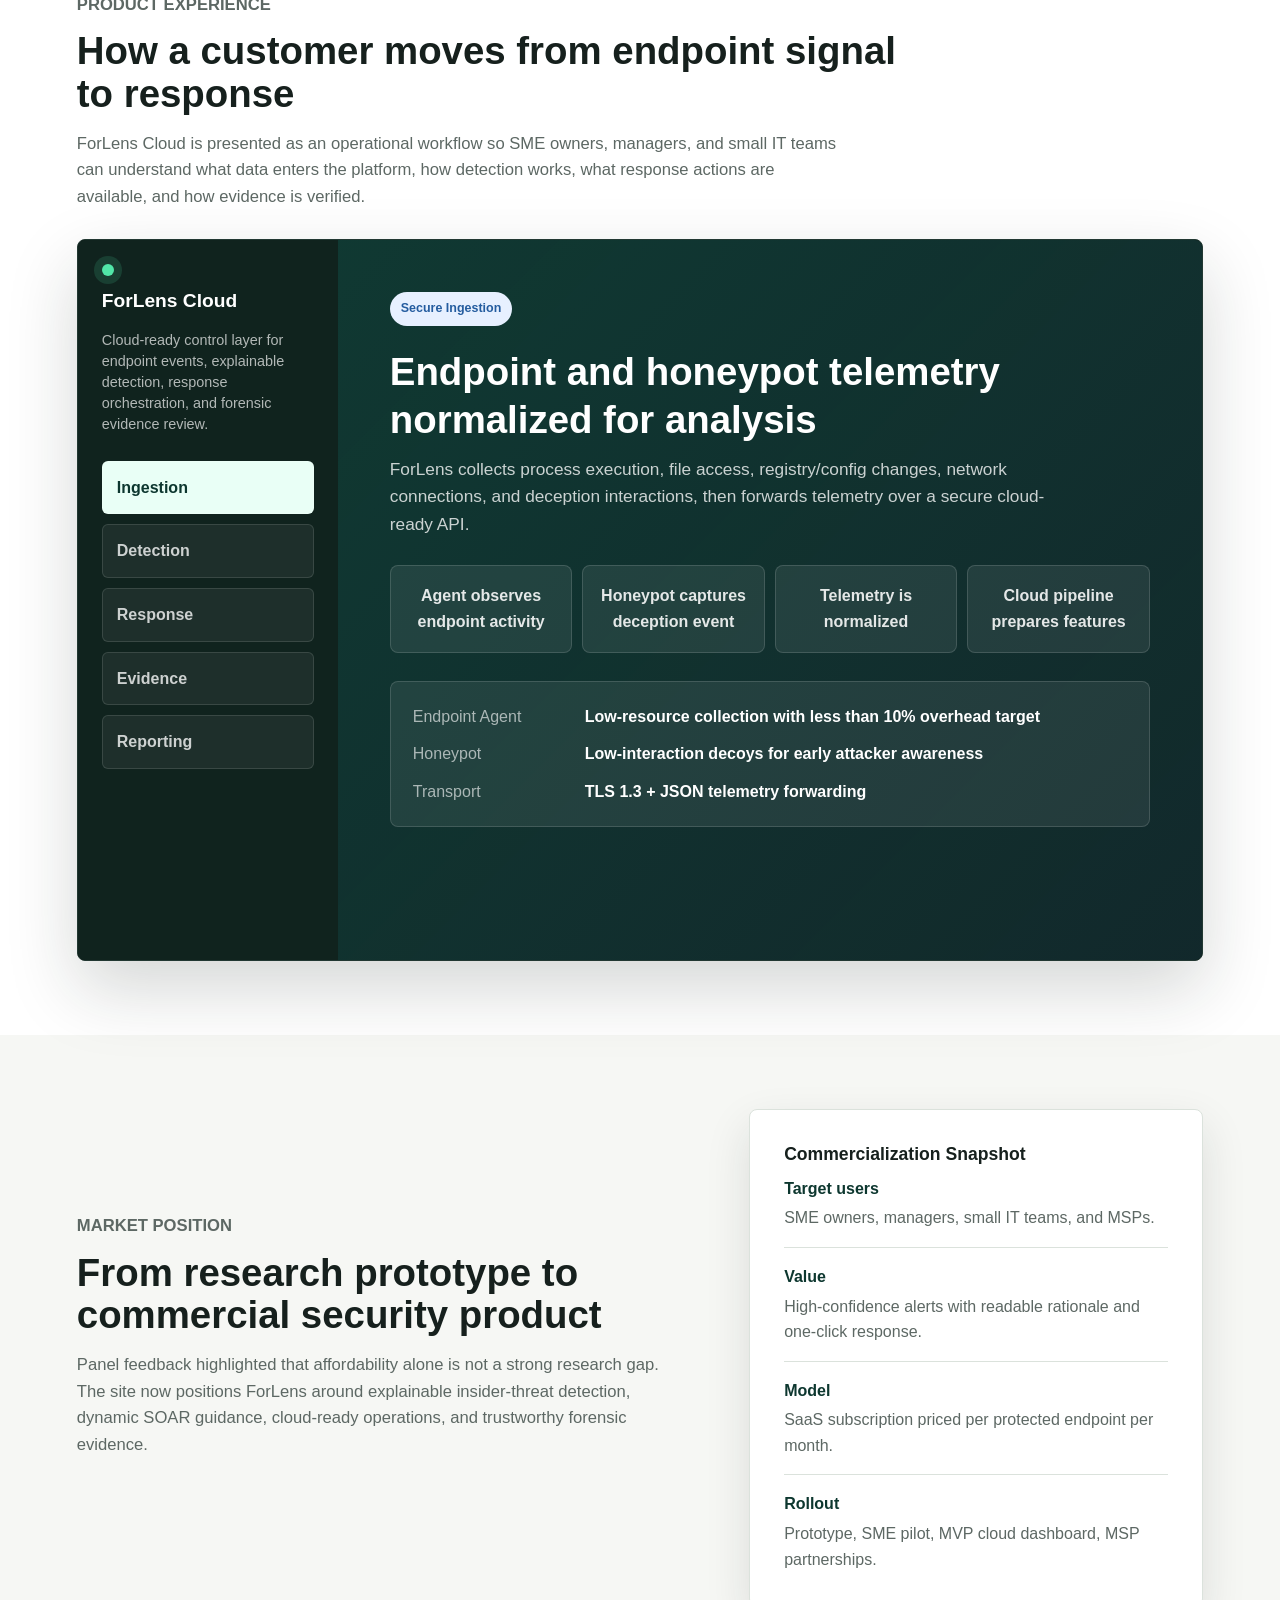
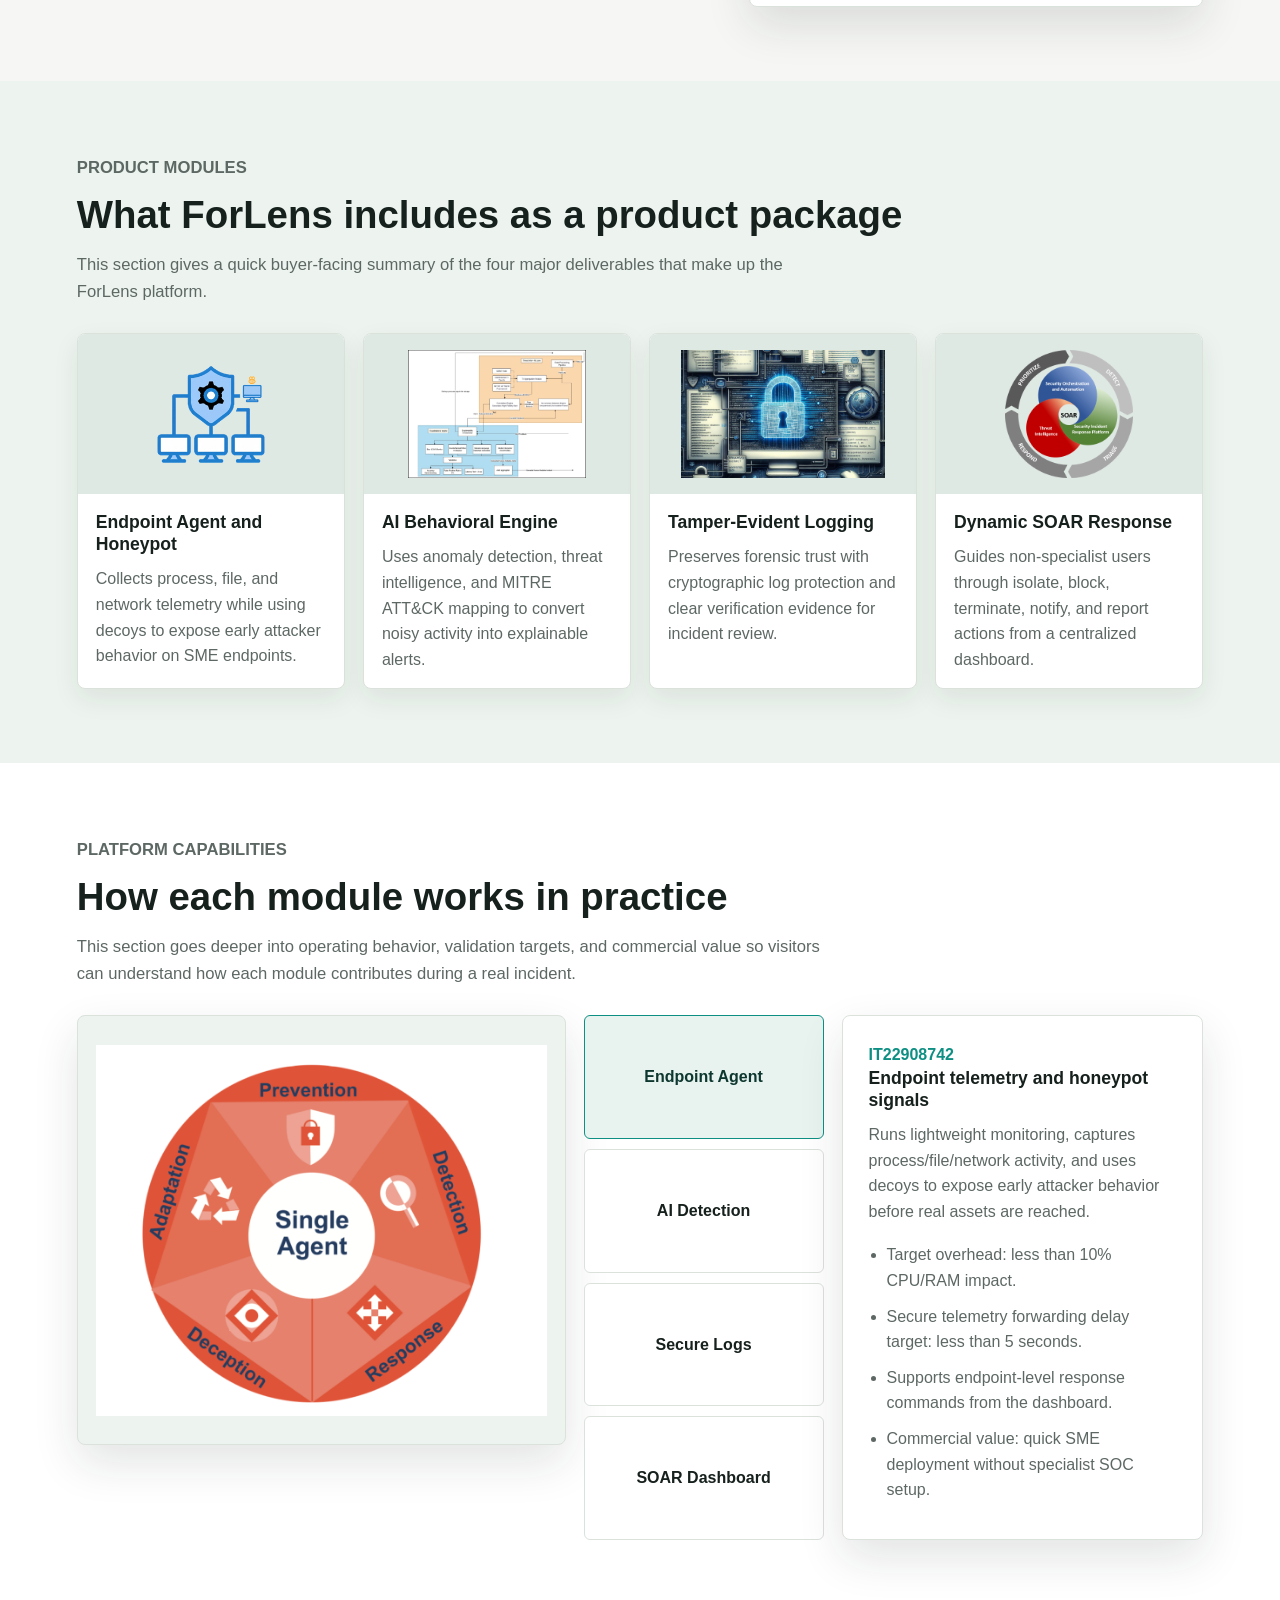
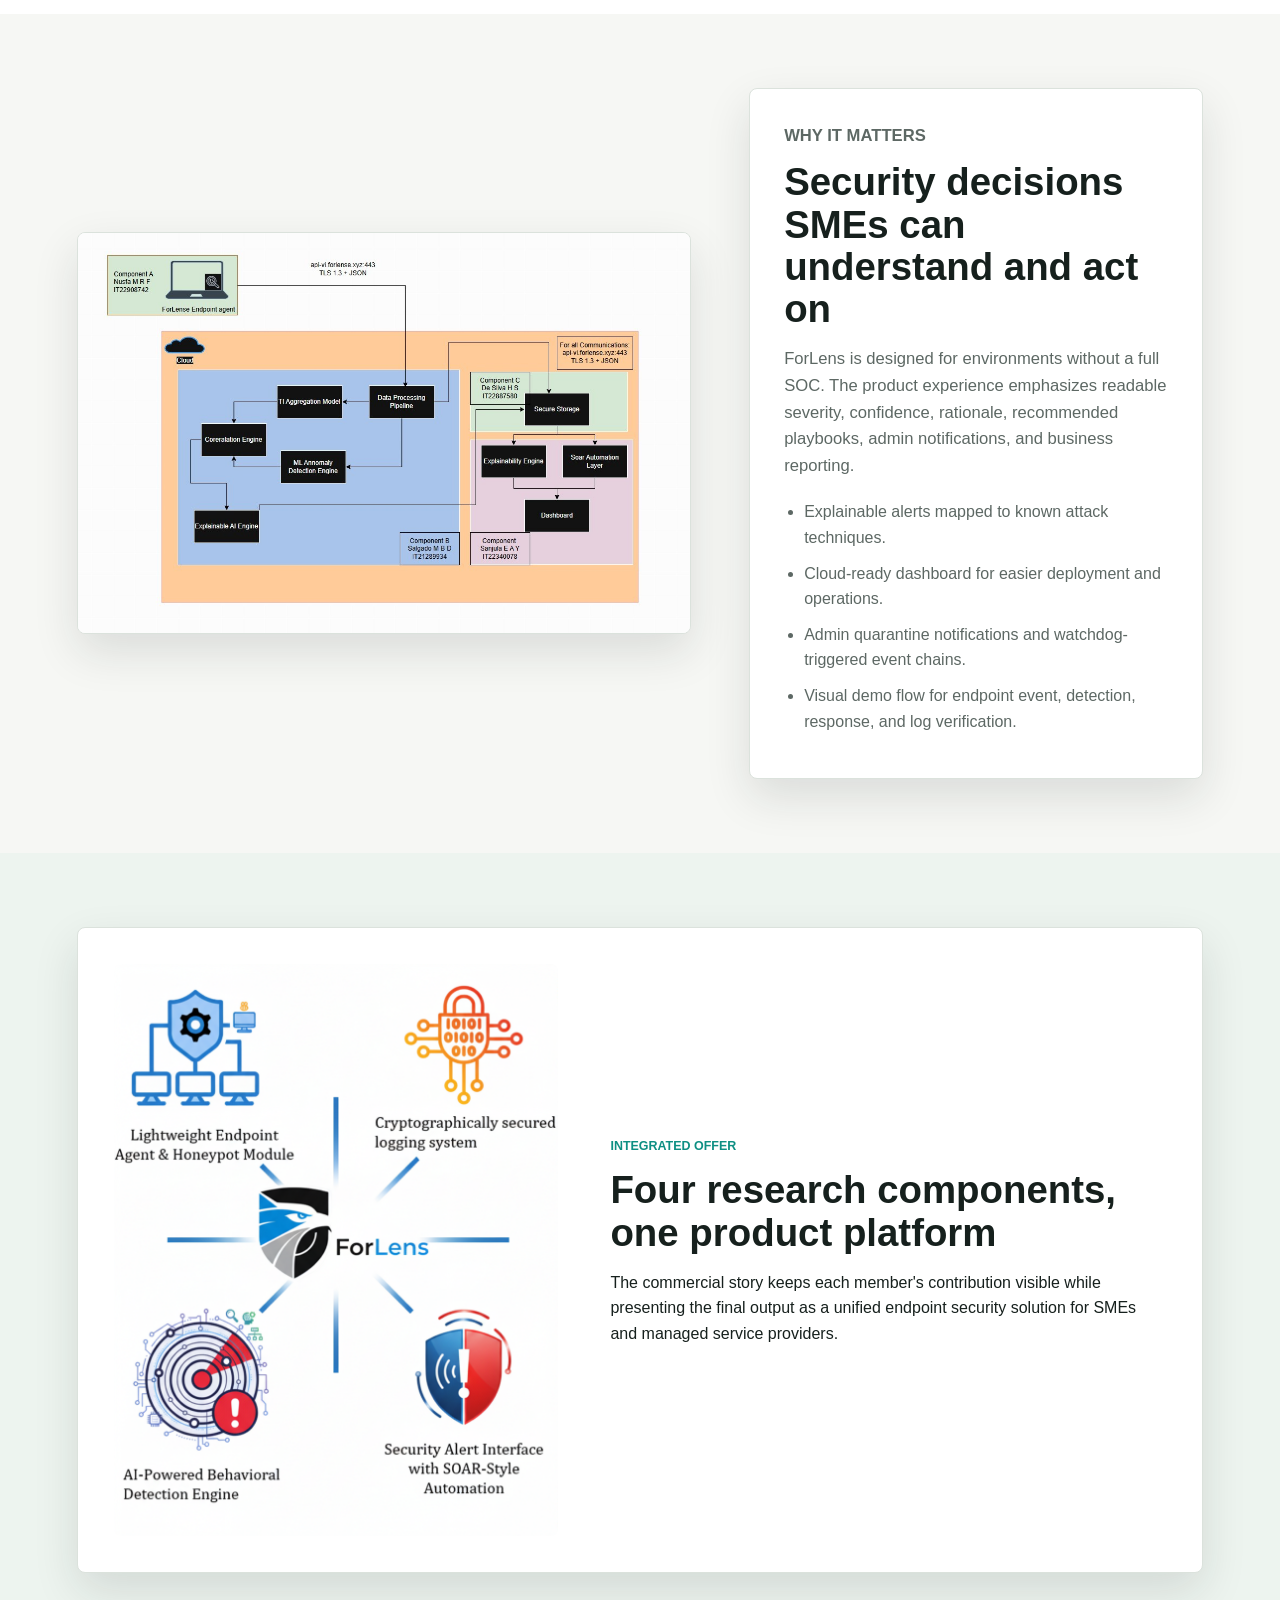
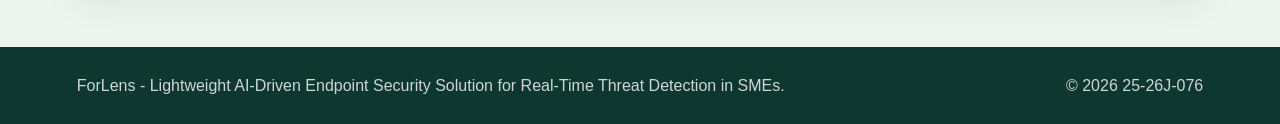
==== commit 541d8913: "Update" ====
--- a/index.html
+++ b/index.html
@@ -34,7 +34,7 @@
     <section class="hero hero-home" data-hero>
       <div class="hero-content reveal">
         <p class="eyebrow">Project 25-26J-076 | Cyber Security</p>
-        <h1>ForLens endpoint protection for lean security teams.</h1>
+        <h1>FORLENS: A Lightweight AI-Driven Endpoint Security Solution for Real-Time Threat Detection in Small and Medium Enterprises</h1>
         <p class="hero-copy">A commercial-ready security platform concept that turns endpoint telemetry, deception events, AI risk scoring, tamper-evident evidence, and SOAR-style actions into a single SME-friendly workflow.</p>
         <div class="hero-actions">
           <a class="button button-primary" href="#product-demo">Explore Platform</a>
--- a/CSS/style.css
+++ b/CSS/style.css
@@ -171,6 +171,12 @@
   letter-spacing: 0;
 }
 
+.hero-home h1 {
+  max-width: 980px;
+  font-size: clamp(2.15rem, 4.8vw, 4.8rem);
+  line-height: 1.02;
+}
+
 h2 {
   margin-bottom: 16px;
   font-size: clamp(1.7rem, 3vw, 3rem);
--- a/CSS/components.css
+++ b/CSS/components.css
@@ -952,7 +952,7 @@
 
 .resource-card span {
   display: inline-flex;
-  margin-bottom: 24px;
+  margin-bottom: 18px;
   padding: 6px 9px;
   border-radius: 6px;
   background: #ecf3ff;
@@ -964,6 +964,13 @@
 .resource-card:hover {
   border-color: var(--teal);
   transform: translateY(-2px);
+}
+
+.resource-meta {
+  margin-bottom: 10px;
+  color: var(--forest-dark);
+  font-size: 0.9rem;
+  font-weight: 900;
 }
 
 .roadmap-grid {
@@ -1058,6 +1065,26 @@
   background: #ffffff;
 }
 
+.supervisor-section {
+  background: #edf4ef;
+}
+
+.supervisor-grid {
+  display: grid;
+  grid-template-columns: repeat(2, minmax(0, 1fr));
+  gap: 18px;
+}
+
+.supervisor-card {
+  display: grid;
+  grid-template-columns: minmax(180px, 0.42fr) minmax(0, 1fr);
+}
+
+.supervisor-card img {
+  height: 100%;
+  aspect-ratio: auto;
+}
+
 .member-card {
   overflow: hidden;
   border: 1px solid var(--line);
@@ -1092,6 +1119,12 @@
   color: var(--muted);
 }
 
+.member-copy a {
+  color: var(--blue);
+  font-weight: 800;
+  text-decoration: none;
+}
+
 .member-copy ul {
   margin: 14px 0 0;
   padding-left: 18px;
--- a/CSS/responsive.css
+++ b/CSS/responsive.css
@@ -62,6 +62,7 @@
   }
 
   .proof-card,
+  .supervisor-card,
   .member-grid {
     grid-template-columns: repeat(2, minmax(0, 1fr));
   }
@@ -200,8 +201,15 @@
 
   .dashboard-sidebar,
   .proof-card,
+  .supervisor-grid,
+  .supervisor-card,
   .member-grid {
     grid-template-columns: 1fr;
+  }
+
+  .supervisor-card img {
+    height: auto;
+    aspect-ratio: 1 / 1;
   }
 
   .capability-cover {
